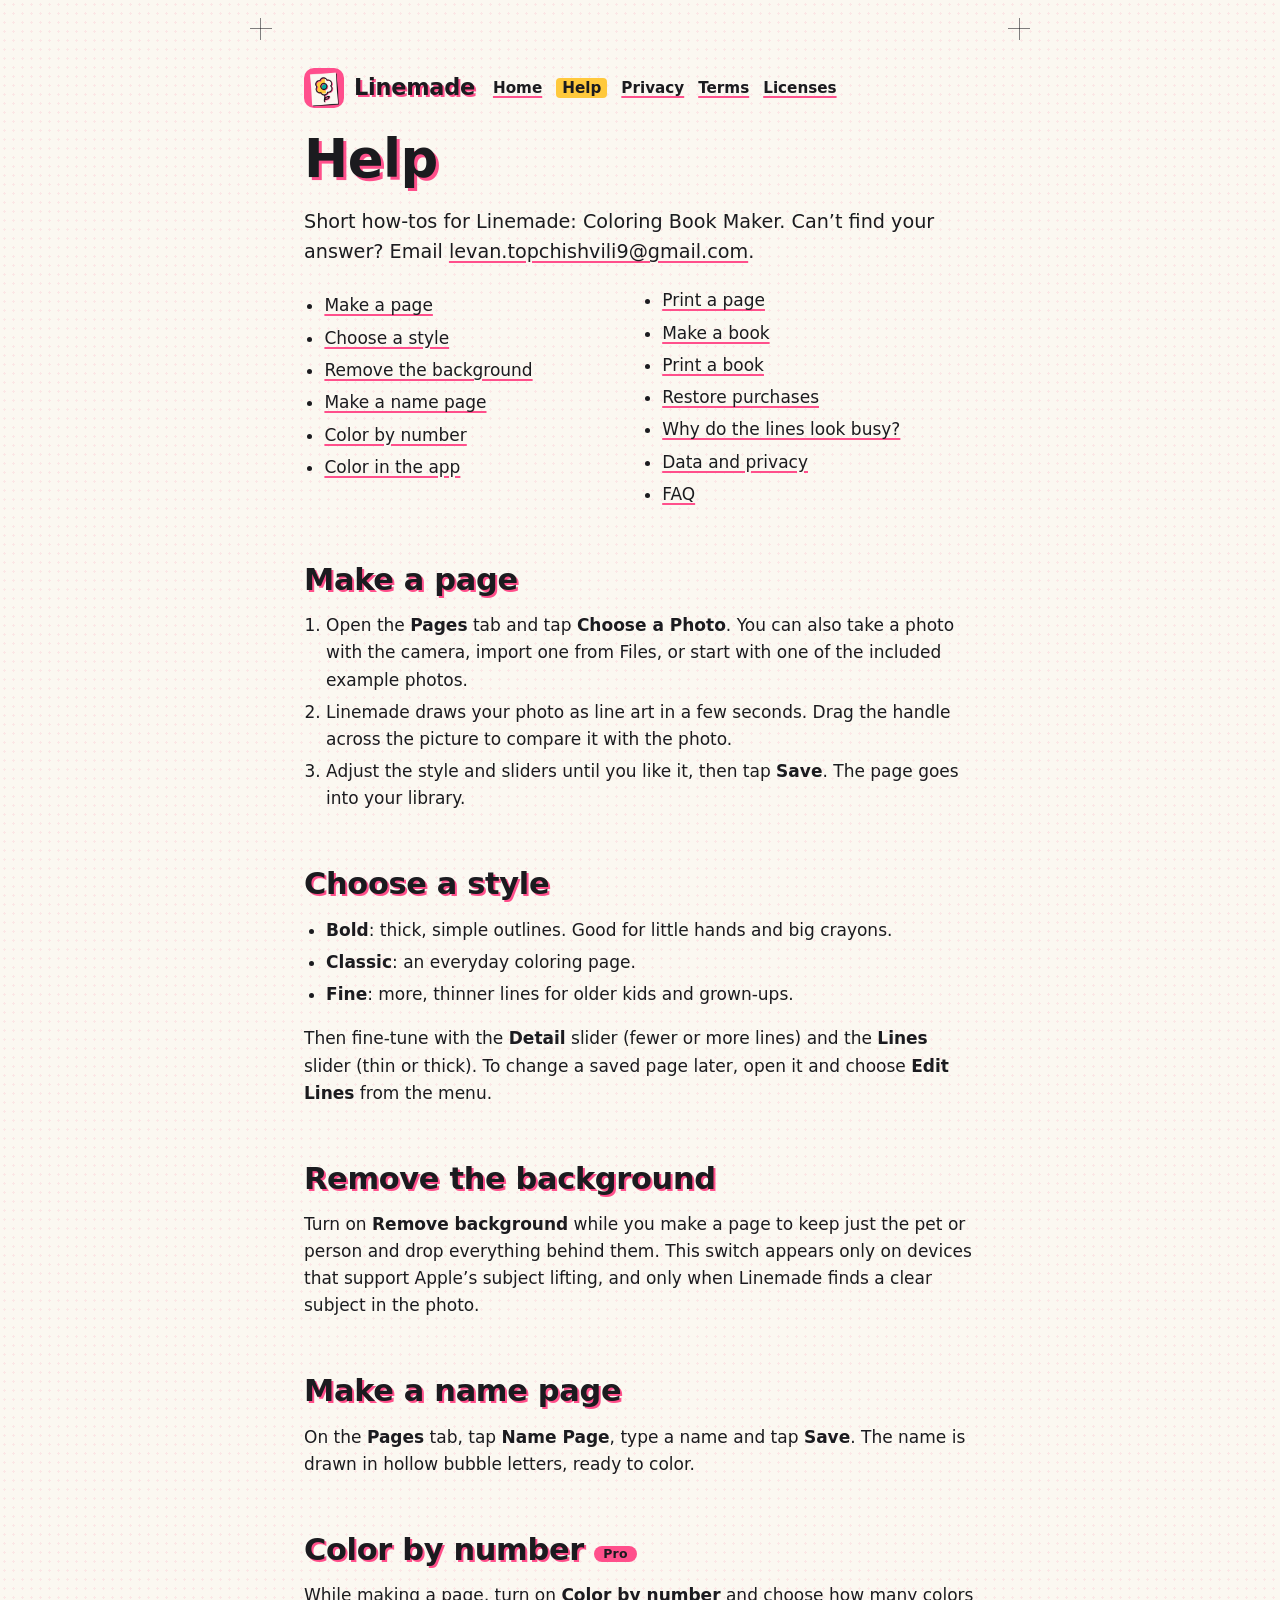
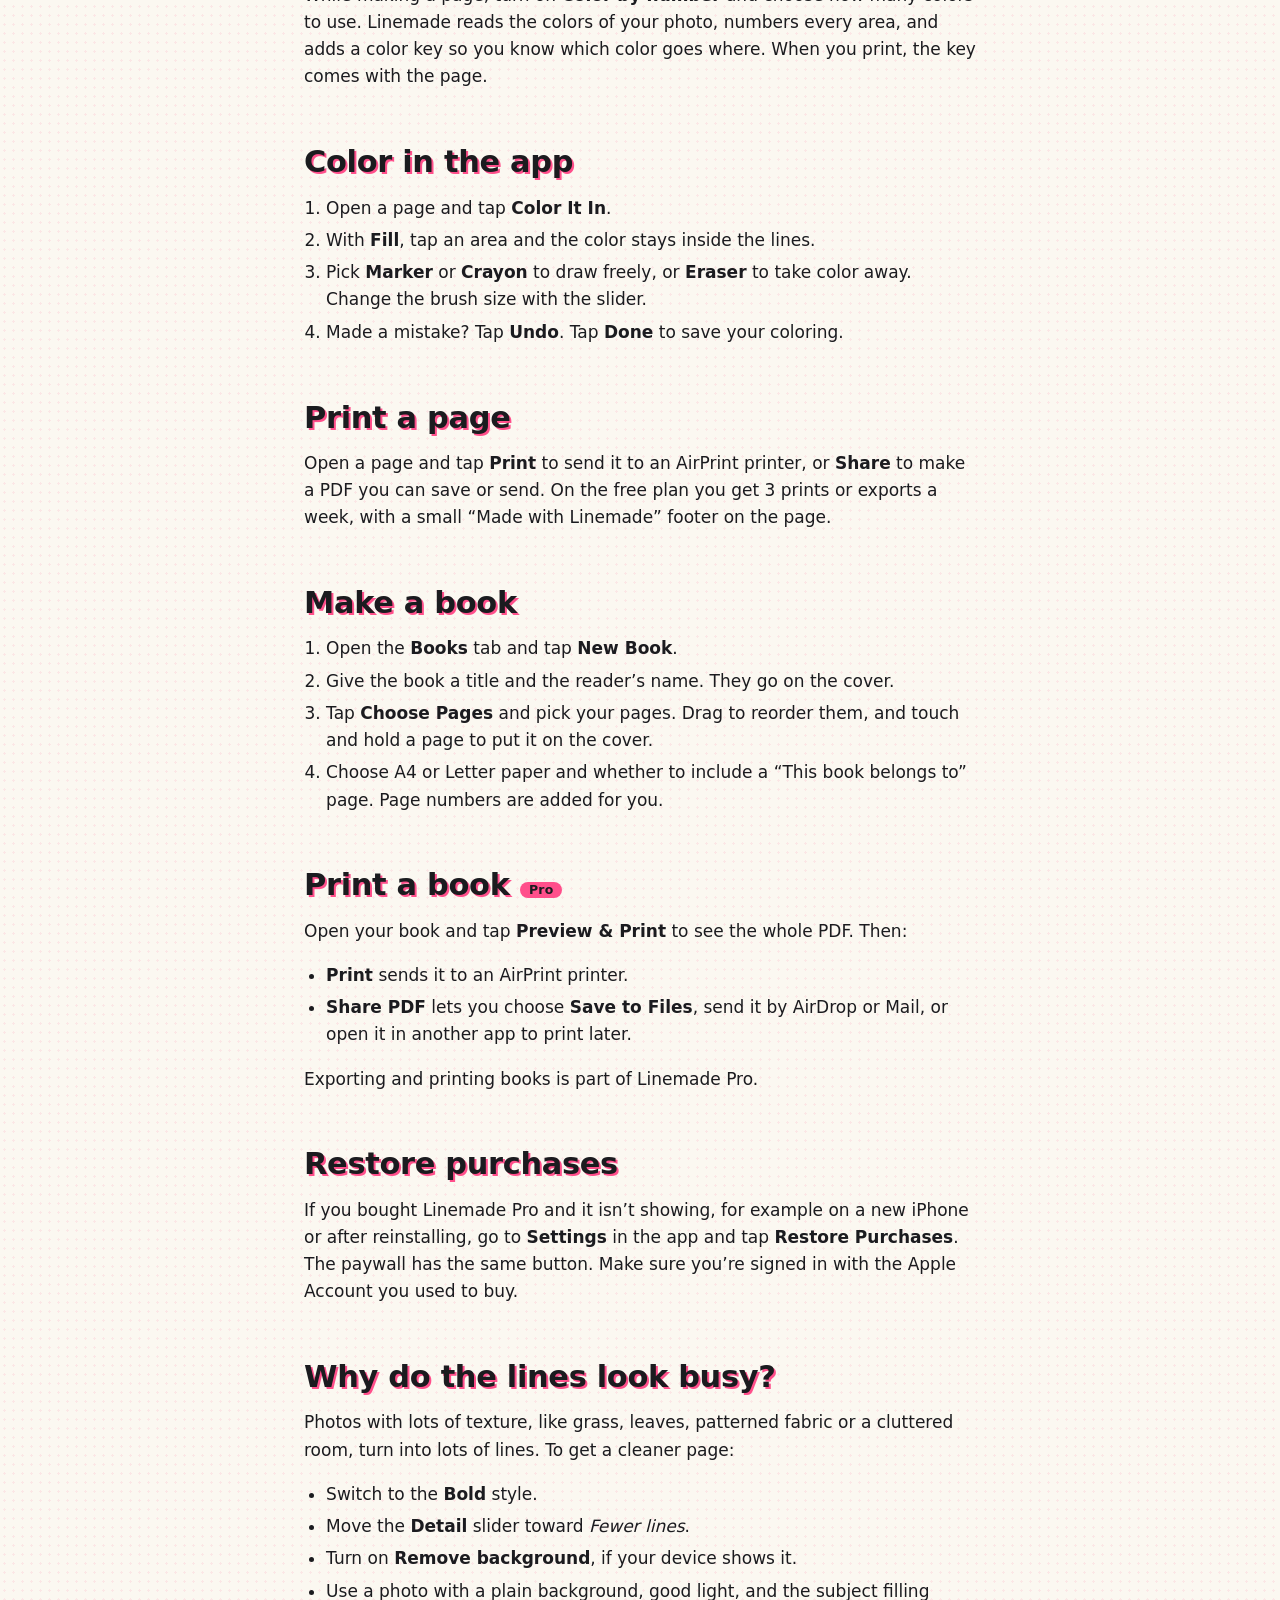
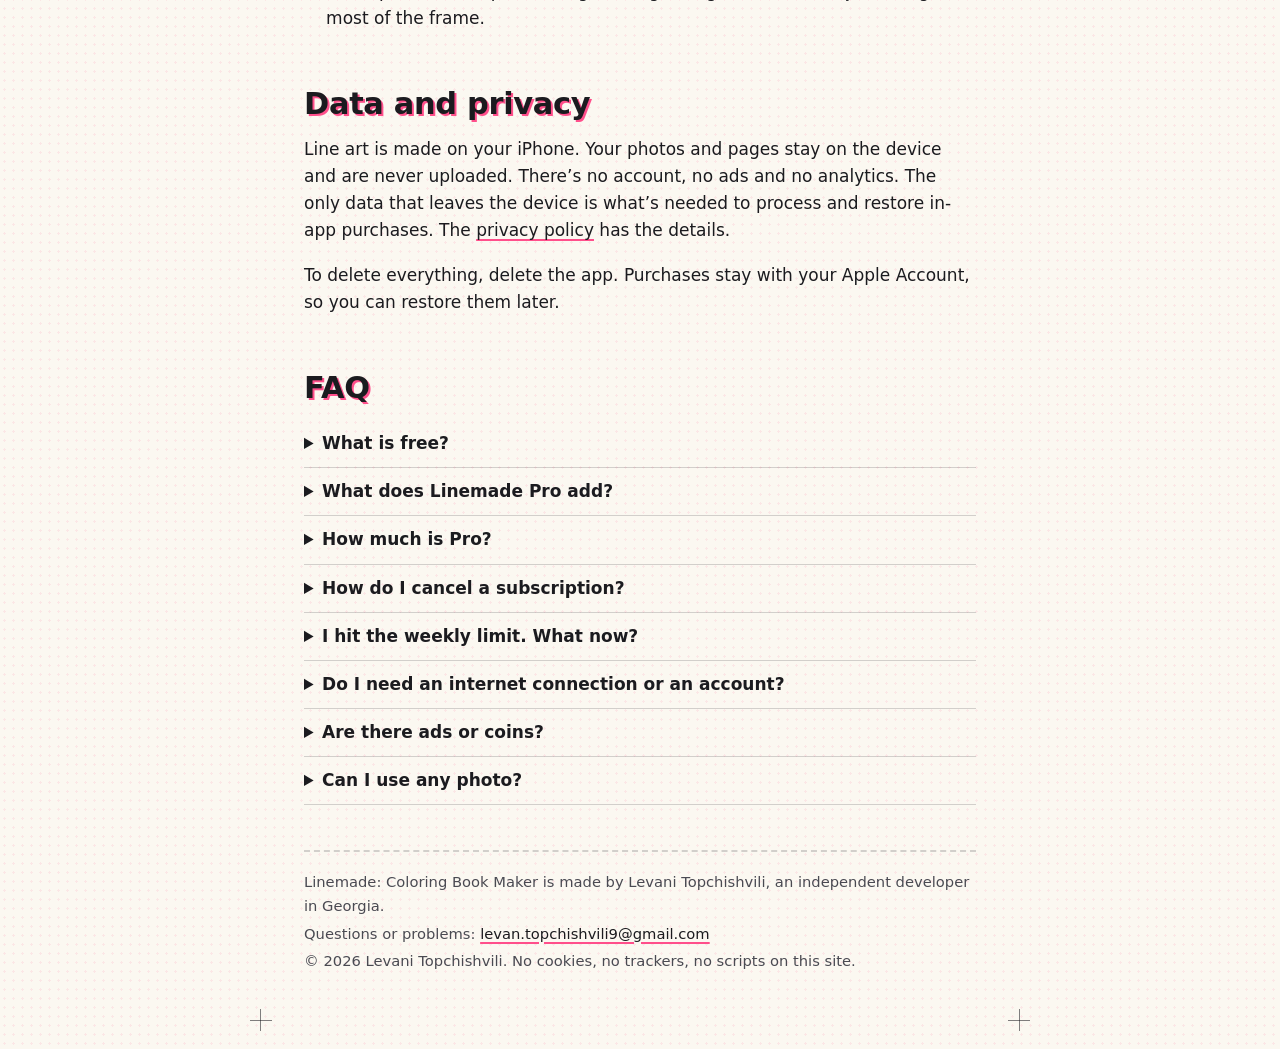
==== docs/help.html @ 1ee001f4 "Linemade support site" ====
<!doctype html>
<html lang="en">
<head>
  <meta charset="utf-8">
  <meta name="viewport" content="width=device-width, initial-scale=1">
  <title>Linemade Help</title>
  <meta name="description" content="How to make coloring pages, color them in the app, print pages and books, and restore purchases in Linemade.">
  <meta name="color-scheme" content="light dark">
  <meta name="theme-color" content="#FBF8F1" media="(prefers-color-scheme: light)">
  <meta name="theme-color" content="#141317" media="(prefers-color-scheme: dark)">
  <link rel="icon" type="image/png" href="icon.png">
  <link rel="apple-touch-icon" href="icon.png">
  <link rel="stylesheet" href="style.css">
</head>
<body>
  <div class="sheet">
    <span class="crop tl" aria-hidden="true"></span><span class="crop tr" aria-hidden="true"></span>
    <span class="crop bl" aria-hidden="true"></span><span class="crop br" aria-hidden="true"></span>
    <header class="top">
      <a class="brand" href="index.html"><img src="icon.png" alt="" width="40" height="40"><span class="wordmark">Linemade</span></a>
      <nav aria-label="Site">
        <ul>
        <li><a href="index.html">Home</a></li>
        <li><a href="help.html" aria-current="page">Help</a></li>
        <li><a href="privacy.html">Privacy</a></li>
        <li><a href="terms.html">Terms</a></li>
        <li><a href="licenses.html">Licenses</a></li>
        </ul>
      </nav>
    </header>
    <main>
      <h1>Help</h1>
      <p class="lede">Short how-tos for Linemade: Coloring Book Maker. Can&rsquo;t find your answer? Email <a href="mailto:levan.topchishvili9@gmail.com">levan.topchishvili9@gmail.com</a>.</p>

      <ul class="toc">
        <li><a href="#make-a-page">Make a page</a></li>
        <li><a href="#styles">Choose a style</a></li>
        <li><a href="#background">Remove the background</a></li>
        <li><a href="#name-page">Make a name page</a></li>
        <li><a href="#color-by-number">Color by number</a></li>
        <li><a href="#coloring">Color in the app</a></li>
        <li><a href="#print-page">Print a page</a></li>
        <li><a href="#make-book">Make a book</a></li>
        <li><a href="#print-book">Print a book</a></li>
        <li><a href="#restore">Restore purchases</a></li>
        <li><a href="#busy-lines">Why do the lines look busy?</a></li>
        <li><a href="#privacy">Data and privacy</a></li>
        <li><a href="#faq">FAQ</a></li>
      </ul>

      <h2 id="make-a-page">Make a page</h2>
      <ol>
        <li>Open the <strong>Pages</strong> tab and tap <strong>Choose a Photo</strong>. You can also take a photo with the camera, import one from Files, or start with one of the included example photos.</li>
        <li>Linemade draws your photo as line art in a few seconds. Drag the handle across the picture to compare it with the photo.</li>
        <li>Adjust the style and sliders until you like it, then tap <strong>Save</strong>. The page goes into your library.</li>
      </ol>

      <h2 id="styles">Choose a style</h2>
      <ul>
        <li><strong>Bold</strong>: thick, simple outlines. Good for little hands and big crayons.</li>
        <li><strong>Classic</strong>: an everyday coloring page.</li>
        <li><strong>Fine</strong>: more, thinner lines for older kids and grown-ups.</li>
      </ul>
      <p>Then fine-tune with the <strong>Detail</strong> slider (fewer or more lines) and the <strong>Lines</strong> slider (thin or thick). To change a saved page later, open it and choose <strong>Edit Lines</strong> from the menu.</p>

      <h2 id="background">Remove the background</h2>
      <p>Turn on <strong>Remove background</strong> while you make a page to keep just the pet or person and drop everything behind them. This switch appears only on devices that support Apple&rsquo;s subject lifting, and only when Linemade finds a clear subject in the photo.</p>

      <h2 id="name-page">Make a name page</h2>
      <p>On the <strong>Pages</strong> tab, tap <strong>Name Page</strong>, type a name and tap <strong>Save</strong>. The name is drawn in hollow bubble letters, ready to color.</p>

      <h2 id="color-by-number">Color by number <span class="chip">Pro</span></h2>
      <p>While making a page, turn on <strong>Color by number</strong> and choose how many colors to use. Linemade reads the colors of your photo, numbers every area, and adds a color key so you know which color goes where. When you print, the key comes with the page.</p>

      <h2 id="coloring">Color in the app</h2>
      <ol>
        <li>Open a page and tap <strong>Color It In</strong>.</li>
        <li>With <strong>Fill</strong>, tap an area and the color stays inside the lines.</li>
        <li>Pick <strong>Marker</strong> or <strong>Crayon</strong> to draw freely, or <strong>Eraser</strong> to take color away. Change the brush size with the slider.</li>
        <li>Made a mistake? Tap <strong>Undo</strong>. Tap <strong>Done</strong> to save your coloring.</li>
      </ol>

      <h2 id="print-page">Print a page</h2>
      <p>Open a page and tap <strong>Print</strong> to send it to an AirPrint printer, or <strong>Share</strong> to make a PDF you can save or send. On the free plan you get 3 prints or exports a week, with a small &ldquo;Made with Linemade&rdquo; footer on the page.</p>

      <h2 id="make-book">Make a book</h2>
      <ol>
        <li>Open the <strong>Books</strong> tab and tap <strong>New Book</strong>.</li>
        <li>Give the book a title and the reader&rsquo;s name. They go on the cover.</li>
        <li>Tap <strong>Choose Pages</strong> and pick your pages. Drag to reorder them, and touch and hold a page to put it on the cover.</li>
        <li>Choose A4 or Letter paper and whether to include a &ldquo;This book belongs to&rdquo; page. Page numbers are added for you.</li>
      </ol>

      <h2 id="print-book">Print a book <span class="chip">Pro</span></h2>
      <p>Open your book and tap <strong>Preview &amp; Print</strong> to see the whole PDF. Then:</p>
      <ul>
        <li><strong>Print</strong> sends it to an AirPrint printer.</li>
        <li><strong>Share PDF</strong> lets you choose <strong>Save to Files</strong>, send it by AirDrop or Mail, or open it in another app to print later.</li>
      </ul>
      <p>Exporting and printing books is part of Linemade Pro.</p>

      <h2 id="restore">Restore purchases</h2>
      <p>If you bought Linemade Pro and it isn&rsquo;t showing, for example on a new iPhone or after reinstalling, go to <strong>Settings</strong> in the app and tap <strong>Restore Purchases</strong>. The paywall has the same button. Make sure you&rsquo;re signed in with the Apple Account you used to buy.</p>

      <h2 id="busy-lines">Why do the lines look busy?</h2>
      <p>Photos with lots of texture, like grass, leaves, patterned fabric or a cluttered room, turn into lots of lines. To get a cleaner page:</p>
      <ul>
        <li>Switch to the <strong>Bold</strong> style.</li>
        <li>Move the <strong>Detail</strong> slider toward <em>Fewer lines</em>.</li>
        <li>Turn on <strong>Remove background</strong>, if your device shows it.</li>
        <li>Use a photo with a plain background, good light, and the subject filling most of the frame.</li>
      </ul>

      <h2 id="privacy">Data and privacy</h2>
      <p>Line art is made on your iPhone. Your photos and pages stay on the device and are never uploaded. There&rsquo;s no account, no ads and no analytics. The only data that leaves the device is what&rsquo;s needed to process and restore in-app purchases. The <a href="privacy.html">privacy policy</a> has the details.</p>
      <p>To delete everything, delete the app. Purchases stay with your Apple Account, so you can restore them later.</p>

      <h2 id="faq">FAQ</h2>
      <details>
        <summary>What is free?</summary>
        <p>Unlimited pages in all three styles, name pages, and coloring in the app. You also get 3 prints or PDF exports a week, which carry a small &ldquo;Made with Linemade&rdquo; footer.</p>
      </details>
      <details>
        <summary>What does Linemade Pro add?</summary>
        <p>Color-by-number pages with a color key, printable books, unlimited prints and exports, and the option to turn off the footer.</p>
      </details>
      <details>
        <summary>How much is Pro?</summary>
        <p>$4.99 a month, $24.99 a year, or $39.99 once for lifetime access. These are US prices; prices in other countries vary. You pay through Apple in-app purchase.</p>
      </details>
      <details>
        <summary>How do I cancel a subscription?</summary>
        <p>On your iPhone, open Settings &rsaquo; Apple Account &rsaquo; Subscriptions, choose Linemade and cancel at least 24 hours before the current period ends. See the <a href="terms.html">terms of use</a>.</p>
      </details>
      <details>
        <summary>I hit the weekly limit. What now?</summary>
        <p>You can keep making and coloring pages as much as you like. The limit works over a rolling week: each free print or export becomes available again 7 days after you used it. Settings in the app shows how many you have left. Linemade Pro removes the limit.</p>
      </details>
      <details>
        <summary>Do I need an internet connection or an account?</summary>
        <p>No. Linemade works offline and has no sign-up. You only need a connection to buy or restore Pro.</p>
      </details>
      <details>
        <summary>Are there ads or coins?</summary>
        <p>No ads, no coins, no credits. Everything is either free or part of Pro.</p>
      </details>
      <details>
        <summary>Can I use any photo?</summary>
        <p>Use photos you took yourself or have the rights to use. See the <a href="terms.html">terms of use</a>.</p>
      </details>
    </main>
    <footer>
      <p>Linemade: Coloring Book Maker is made by Levani Topchishvili, an independent developer in Georgia.</p>
      <p>Questions or problems: <a href="mailto:levan.topchishvili9@gmail.com">levan.topchishvili9@gmail.com</a></p>
      <p>&copy; 2026 Levani Topchishvili. No cookies, no trackers, no scripts on this site.</p>
    </footer>
  </div>
</body>
</html>
---- docs/style.css ----
/* Linemade support site: risograph print shop */
:root {
  --paper: #FBF8F1;
  --ink: #1B1B1F;
  --pink: #FF4F8B;
  --sun: #FFC93C;
  --teal: #00A99D;
  --bg: var(--paper);
  --fg: var(--ink);
  --muted: #4A4A52;
  --rule: rgba(27, 27, 31, 0.18);
  --card: #FFFFFF;
  --mark: rgba(27, 27, 31, 0.55);
  --link: var(--ink);
  --dot: rgba(255, 79, 139, 0.10);
  color-scheme: light dark;
}

@media (prefers-color-scheme: dark) {
  :root {
    --bg: #141317;
    --fg: var(--paper);
    --muted: #C9C5BC;
    --rule: rgba(251, 248, 241, 0.2);
    --card: #1E1D22;
    --mark: rgba(251, 248, 241, 0.5);
    --link: var(--paper);
    --dot: rgba(255, 79, 139, 0.08);
  }
}

* { box-sizing: border-box; }

html { -webkit-text-size-adjust: 100%; }

body {
  margin: 0;
  background-color: var(--bg);
  background-image: radial-gradient(var(--dot) 1px, transparent 1.2px);
  background-size: 9px 9px;
  color: var(--fg);
  font: 17px/1.6 system-ui, -apple-system, "Helvetica Neue", Arial, sans-serif;
}

.sheet {
  position: relative;
  max-width: 760px;
  margin: 16px auto;
  padding: 28px 22px 32px;
}

/* Thin crop marks in the page corners */
.crop { position: absolute; width: 22px; height: 22px; pointer-events: none; }
.crop::before, .crop::after { content: ""; position: absolute; background: var(--mark); }
.crop::before { width: 22px; height: 1px; }
.crop::after { width: 1px; height: 22px; }
.crop.tl { top: 0; left: 0; }
.crop.tr { top: 0; right: 0; }
.crop.bl { bottom: 0; left: 0; }
.crop.br { bottom: 0; right: 0; }
.crop.tl::before, .crop.tr::before { top: 0; }
.crop.bl::before, .crop.br::before { bottom: 0; }
.crop.tl::before, .crop.bl::before { left: -10px; }
.crop.tr::before, .crop.br::before { right: -10px; }
.crop.tl::after, .crop.tr::after { top: -10px; }
.crop.bl::after, .crop.br::after { bottom: -10px; }
.crop.tl::after, .crop.bl::after { left: 0; }
.crop.tr::after, .crop.br::after { right: 0; }

h1, h2, h3, .wordmark {
  font-family: ui-rounded, "SF Pro Rounded", system-ui, sans-serif;
  font-weight: 900;
  line-height: 1.12;
  letter-spacing: -0.01em;
  text-shadow: 3px 3px 0 var(--pink);
}

h1 { font-size: clamp(2.1rem, 8vw, 3.3rem); margin: 0.4em 0 0.35em; }
h2 { font-size: clamp(1.45rem, 5vw, 1.9rem); margin: 1.8em 0 0.5em; text-shadow: 2px 2px 0 var(--pink); }
h3 { font-size: 1.15rem; margin: 1.5em 0 0.35em; text-shadow: 1.5px 1.5px 0 var(--pink); }

p, ul, ol { margin: 0 0 1em; }
ul, ol { padding-left: 1.3em; }
li { margin: 0.3em 0; }

a {
  color: var(--link);
  text-decoration: underline;
  text-decoration-color: var(--pink);
  text-decoration-thickness: 2px;
  text-underline-offset: 3px;
}
a:hover { background: var(--sun); color: var(--ink); }
a:focus-visible { outline: 3px solid var(--teal); outline-offset: 2px; border-radius: 3px; }

/* Header */
.top { display: flex; flex-wrap: wrap; align-items: center; gap: 12px 18px; }
.brand { display: flex; align-items: center; gap: 10px; text-decoration: none; }
.brand:hover { background: none; }
.brand img { width: 40px; height: 40px; border-radius: 10px; }
.wordmark { font-size: 1.4rem; text-shadow: 2px 2px 0 var(--pink); color: var(--fg); }
nav ul { list-style: none; display: flex; flex-wrap: wrap; gap: 4px 14px; padding: 0; margin: 0; }
nav li { margin: 0; }
nav a { font-weight: 600; font-size: 0.95rem; }
nav a[aria-current="page"] { background: var(--sun); color: var(--ink); text-decoration: none; padding: 1px 6px; border-radius: 4px; }

/* Hero */
.hero { text-align: left; padding-top: 18px; }
.hero .icon { width: 128px; height: 128px; border-radius: 28px; box-shadow: 5px 5px 0 var(--teal); display: block; }
.lede { font-size: 1.2rem; color: var(--fg); max-width: 36em; }
.stamp {
  display: inline-block;
  font-family: ui-rounded, "SF Pro Rounded", system-ui, sans-serif;
  font-weight: 900;
  font-size: 1.05rem;
  background: var(--sun);
  color: var(--ink);
  padding: 8px 16px;
  border: 2px solid var(--ink);
  border-radius: 999px;
  box-shadow: 3px 3px 0 var(--pink);
  transform: rotate(-1.5deg);
  margin: 4px 0 8px;
}

.meta { color: var(--muted); font-size: 0.95rem; }

/* Cards */
.grid { display: grid; gap: 14px; grid-template-columns: 1fr; margin: 1em 0; }
@media (min-width: 620px) { .grid { grid-template-columns: 1fr 1fr; } }
.card {
  background: var(--card);
  border: 2px solid var(--fg);
  border-radius: 14px;
  padding: 16px 18px 6px;
  box-shadow: 4px 4px 0 var(--teal);
}
.card:nth-child(3n+2) { box-shadow: 4px 4px 0 var(--pink); }
.card:nth-child(3n) { box-shadow: 4px 4px 0 var(--sun); }
.card h3 { margin-top: 0.1em; }

.chip {
  display: inline-block;
  font-size: 0.78rem;
  font-weight: 800;
  background: var(--pink);
  color: var(--ink);
  border-radius: 999px;
  padding: 1px 9px;
  vertical-align: 0.15em;
  text-shadow: none;
  letter-spacing: 0.02em;
}

table { width: 100%; border-collapse: collapse; margin: 0 0 1.2em; font-size: 0.98rem; }
th, td { text-align: left; padding: 9px 8px; border-bottom: 1px solid var(--rule); vertical-align: top; }
th { font-weight: 800; }

.note {
  border-left: 5px solid var(--teal);
  background: var(--card);
  padding: 12px 16px;
  border-radius: 0 10px 10px 0;
  margin: 1em 0 1.2em;
}

details { border-bottom: 1px solid var(--rule); padding: 10px 0; }
summary { cursor: pointer; font-weight: 700; }
details p { margin: 0.6em 0 0.3em; }

pre.license {
  white-space: pre-wrap;
  word-wrap: break-word;
  font: 0.86rem/1.5 ui-monospace, "SF Mono", Menlo, monospace;
  background: var(--card);
  border: 1px solid var(--rule);
  border-radius: 10px;
  padding: 14px 16px;
}

.toc { columns: 2 12em; column-gap: 24px; padding-left: 1.2em; }

footer {
  margin-top: 3em;
  padding-top: 14px;
  border-top: 2px dashed var(--rule);
  font-size: 0.92rem;
  color: var(--muted);
}
footer p { margin: 0.3em 0; }

@media (min-width: 620px) {
  .sheet { margin: 28px auto; padding: 40px 44px 44px; }
}

@media print {
  body { background: #fff; color: #000; }
  .crop { display: none; }
}
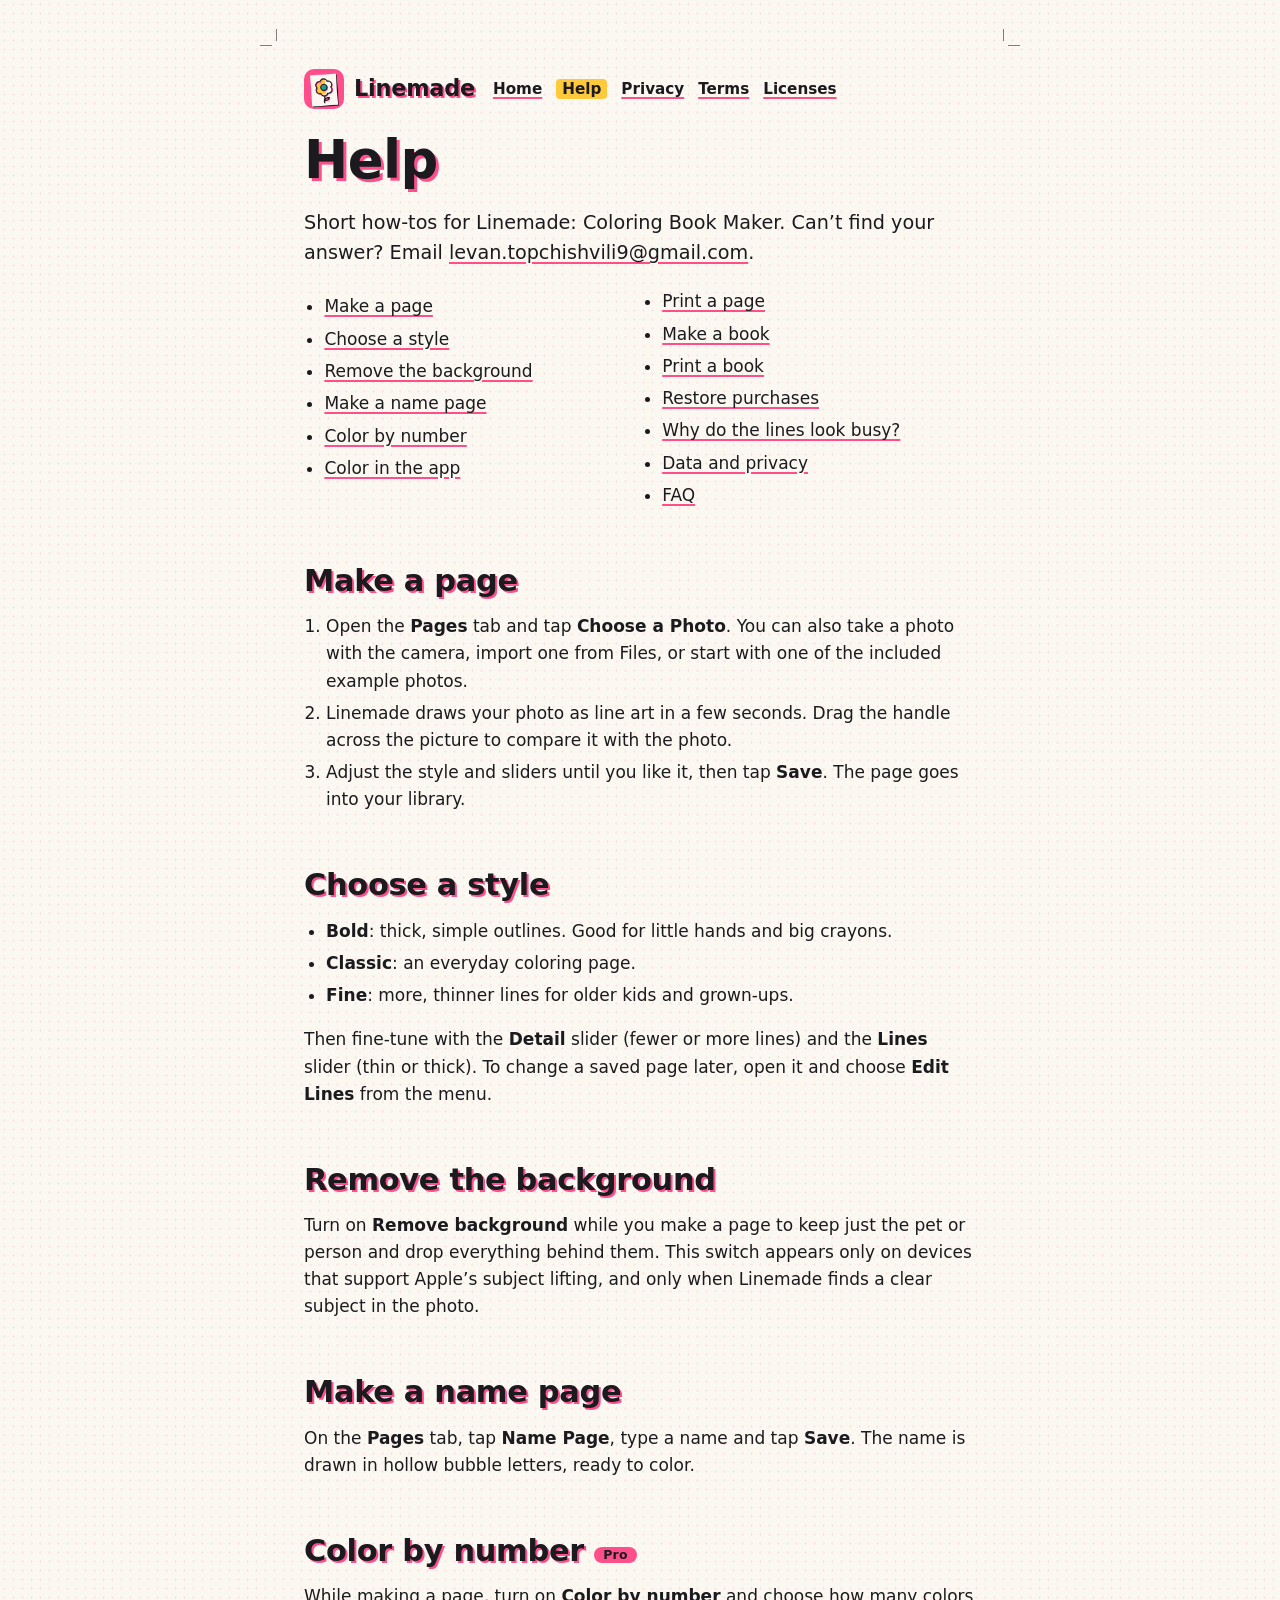
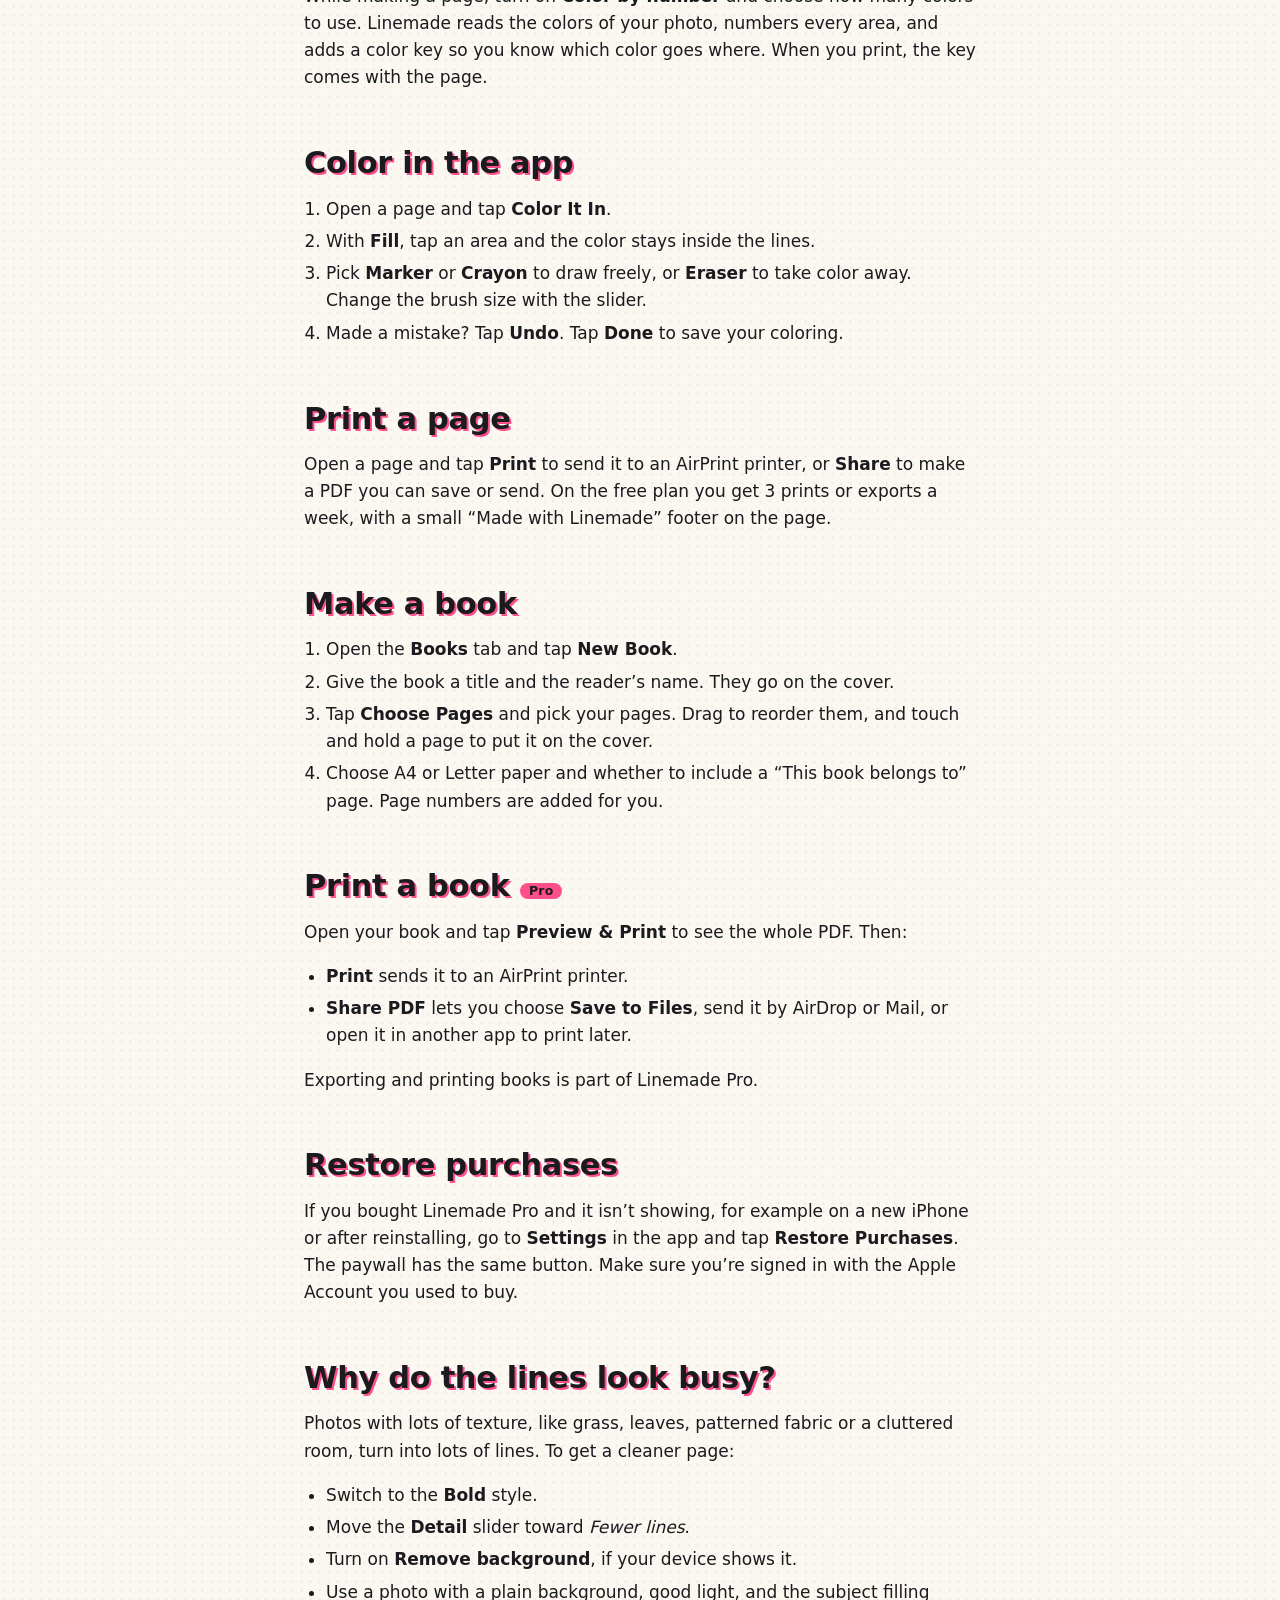
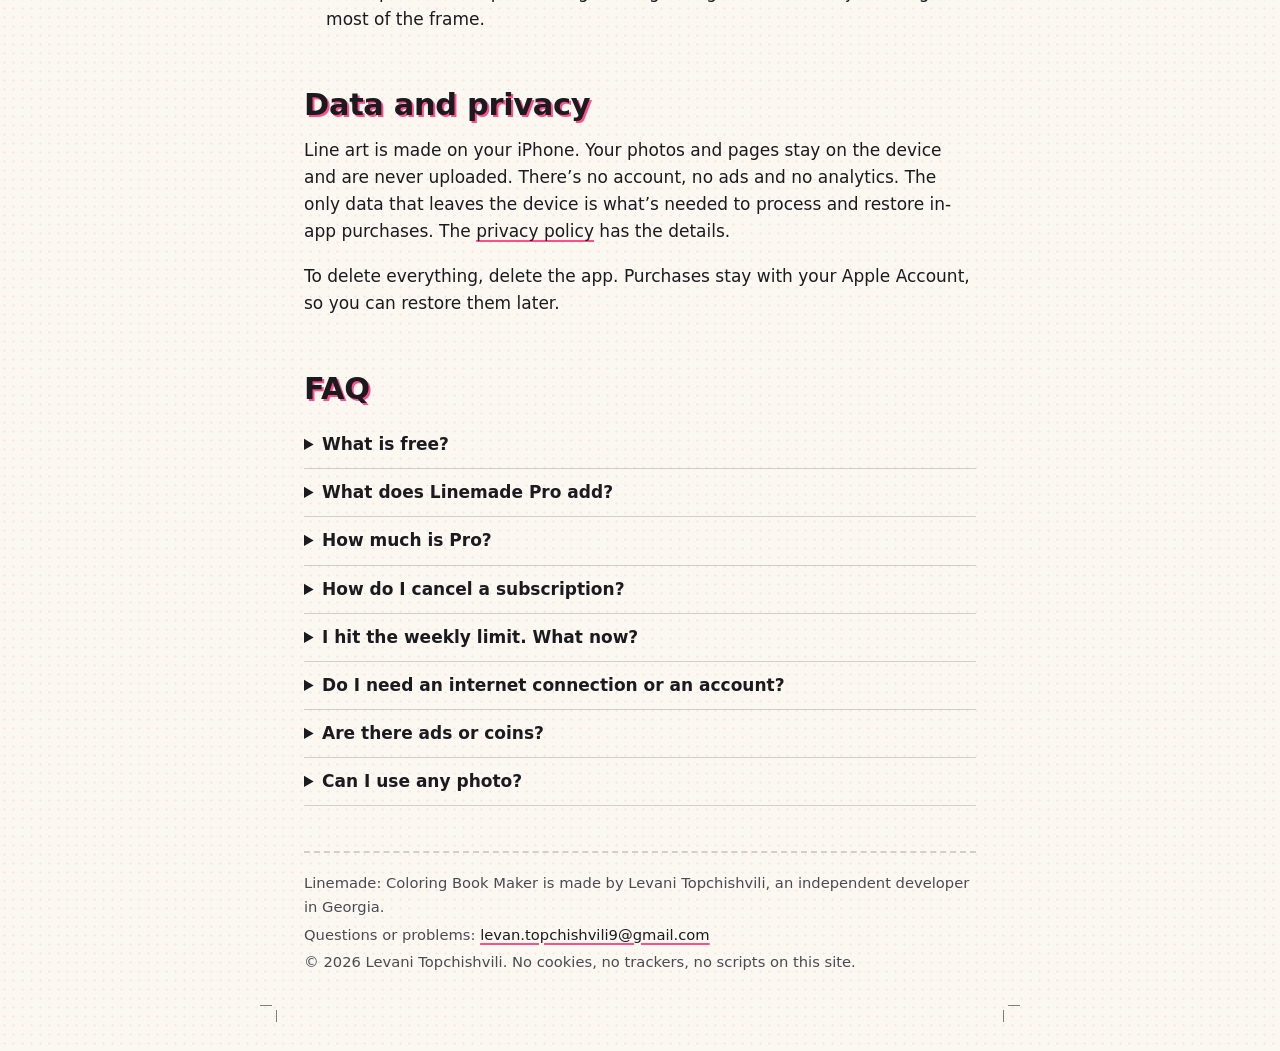
==== commit 3b411a2f: "Version the stylesheet link" ====
--- a/docs/help.html
+++ b/docs/help.html
@@ -10,7 +10,7 @@
   <meta name="theme-color" content="#141317" media="(prefers-color-scheme: dark)">
   <link rel="icon" type="image/png" href="icon.png">
   <link rel="apple-touch-icon" href="icon.png">
-  <link rel="stylesheet" href="style.css">
+  <link rel="stylesheet" href="style.css?v=3">
 </head>
 <body>
   <div class="sheet">
--- a/docs/style.css
+++ b/docs/style.css
@@ -35,6 +35,7 @@
 
 body {
   margin: 0;
+  padding: 1px 16px;
   background-color: var(--bg);
   background-image: radial-gradient(var(--dot) 1px, transparent 1.2px);
   background-size: 9px 9px;
@@ -49,23 +50,23 @@
   padding: 28px 22px 32px;
 }
 
-/* Thin crop marks in the page corners */
-.crop { position: absolute; width: 22px; height: 22px; pointer-events: none; }
+/* Thin crop marks in the page corners: two hairlines meeting the trim point with a gap */
+.crop { position: absolute; width: 26px; height: 26px; pointer-events: none; }
 .crop::before, .crop::after { content: ""; position: absolute; background: var(--mark); }
-.crop::before { width: 22px; height: 1px; }
-.crop::after { width: 1px; height: 22px; }
+.crop::before { width: 12px; height: 1px; }
+.crop::after { width: 1px; height: 12px; }
 .crop.tl { top: 0; left: 0; }
 .crop.tr { top: 0; right: 0; }
 .crop.bl { bottom: 0; left: 0; }
 .crop.br { bottom: 0; right: 0; }
-.crop.tl::before, .crop.tr::before { top: 0; }
-.crop.bl::before, .crop.br::before { bottom: 0; }
-.crop.tl::before, .crop.bl::before { left: -10px; }
-.crop.tr::before, .crop.br::before { right: -10px; }
-.crop.tl::after, .crop.tr::after { top: -10px; }
-.crop.bl::after, .crop.br::after { bottom: -10px; }
-.crop.tl::after, .crop.bl::after { left: 0; }
-.crop.tr::after, .crop.br::after { right: 0; }
+.crop.tl::before, .crop.tr::before { top: 16px; }
+.crop.bl::before, .crop.br::before { bottom: 16px; }
+.crop.tl::before, .crop.bl::before { left: 0; }
+.crop.tr::before, .crop.br::before { right: 0; }
+.crop.tl::after, .crop.tr::after { top: 0; }
+.crop.bl::after, .crop.br::after { bottom: 0; }
+.crop.tl::after, .crop.bl::after { left: 16px; }
+.crop.tr::after, .crop.br::after { right: 16px; }
 
 h1, h2, h3, .wordmark {
   font-family: ui-rounded, "SF Pro Rounded", system-ui, sans-serif;
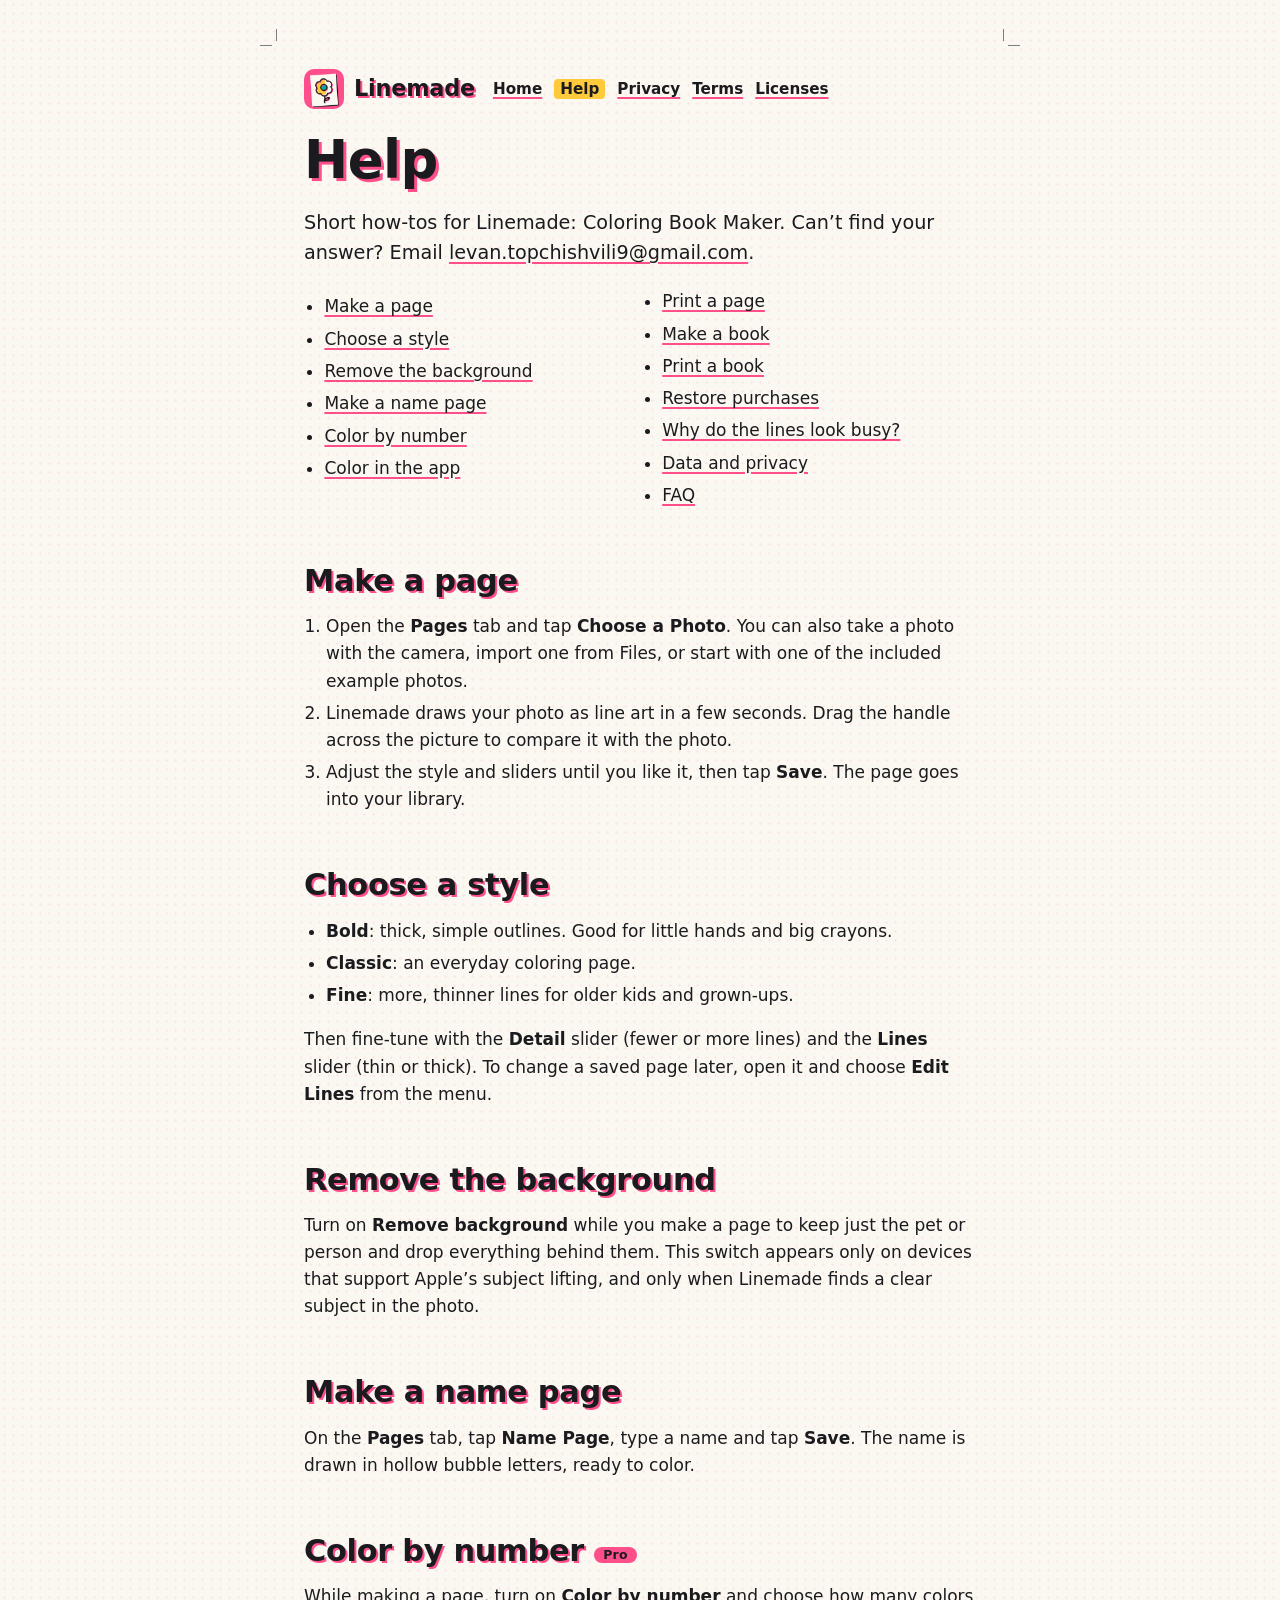
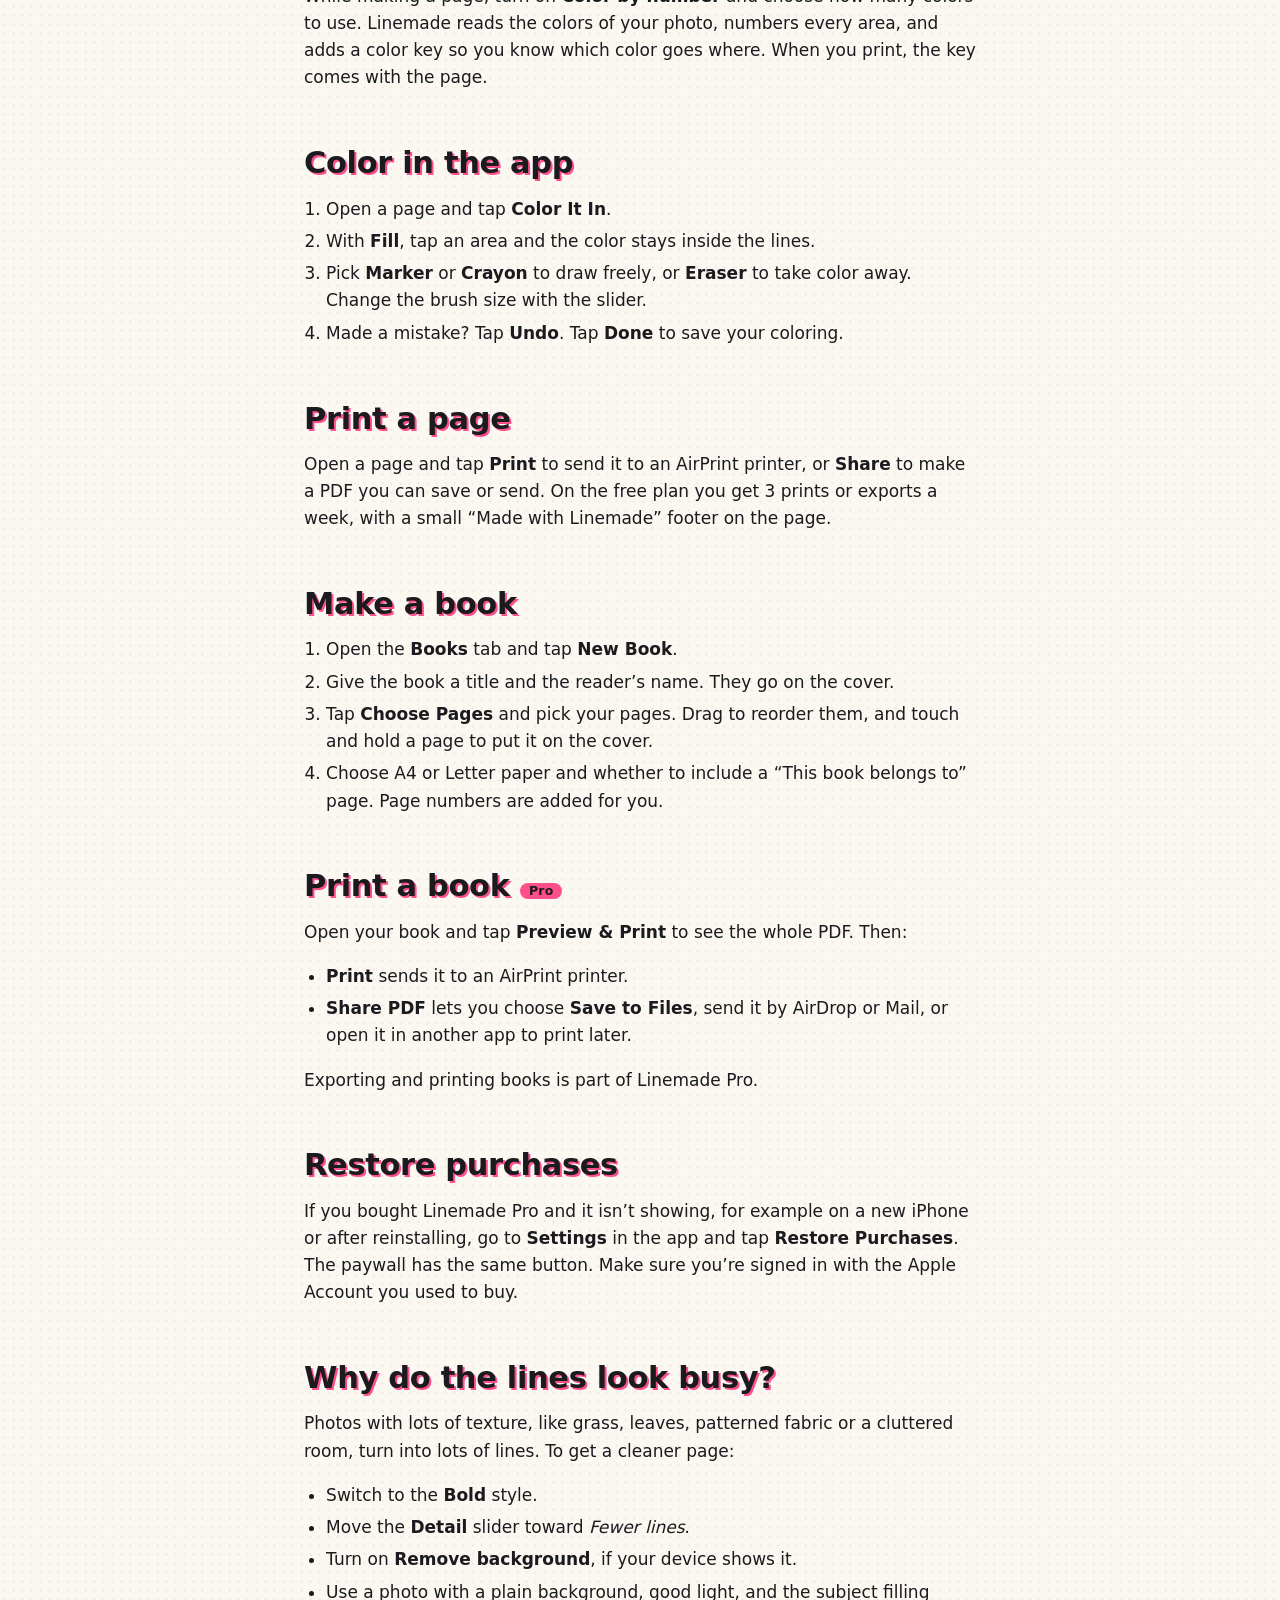
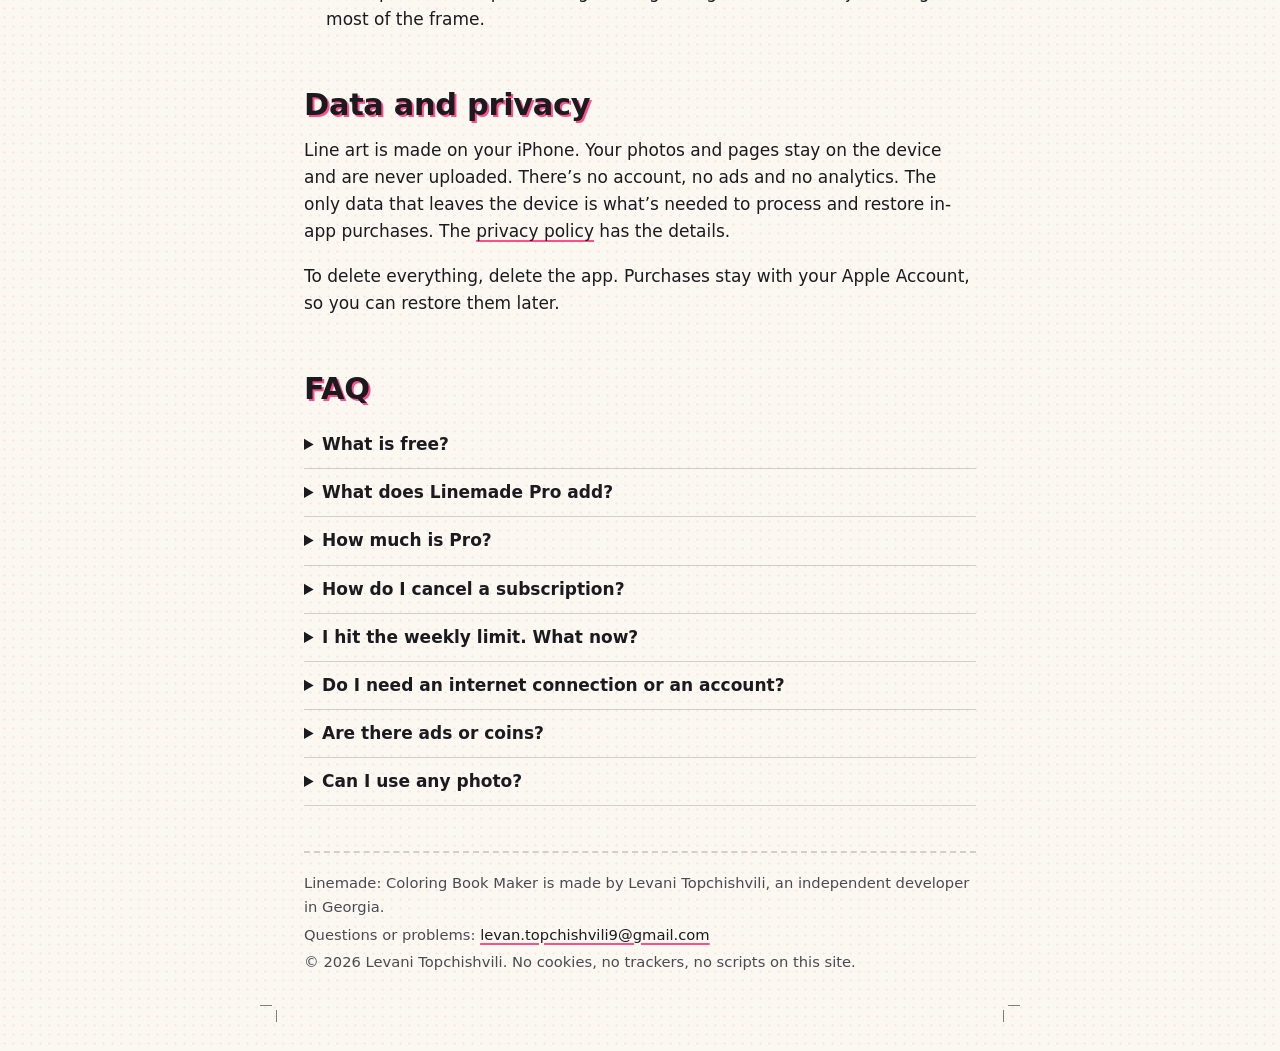
==== commit 5af515aa: "Tighter mobile gutters" ====
--- a/docs/help.html
+++ b/docs/help.html
@@ -10,7 +10,7 @@
   <meta name="theme-color" content="#141317" media="(prefers-color-scheme: dark)">
   <link rel="icon" type="image/png" href="icon.png">
   <link rel="apple-touch-icon" href="icon.png">
-  <link rel="stylesheet" href="style.css?v=3">
+  <link rel="stylesheet" href="style.css?v=4">
 </head>
 <body>
   <div class="sheet">
--- a/docs/style.css
+++ b/docs/style.css
@@ -47,7 +47,7 @@
   position: relative;
   max-width: 760px;
   margin: 16px auto;
-  padding: 28px 22px 32px;
+  padding: 30px 14px 32px;
 }
 
 /* Thin crop marks in the page corners: two hairlines meeting the trim point with a gap */
@@ -100,7 +100,7 @@
 .brand:hover { background: none; }
 .brand img { width: 40px; height: 40px; border-radius: 10px; }
 .wordmark { font-size: 1.4rem; text-shadow: 2px 2px 0 var(--pink); color: var(--fg); }
-nav ul { list-style: none; display: flex; flex-wrap: wrap; gap: 4px 14px; padding: 0; margin: 0; }
+nav ul { list-style: none; display: flex; flex-wrap: wrap; gap: 4px 12px; padding: 0; margin: 0; }
 nav li { margin: 0; }
 nav a { font-weight: 600; font-size: 0.95rem; }
 nav a[aria-current="page"] { background: var(--sun); color: var(--ink); text-decoration: none; padding: 1px 6px; border-radius: 4px; }
